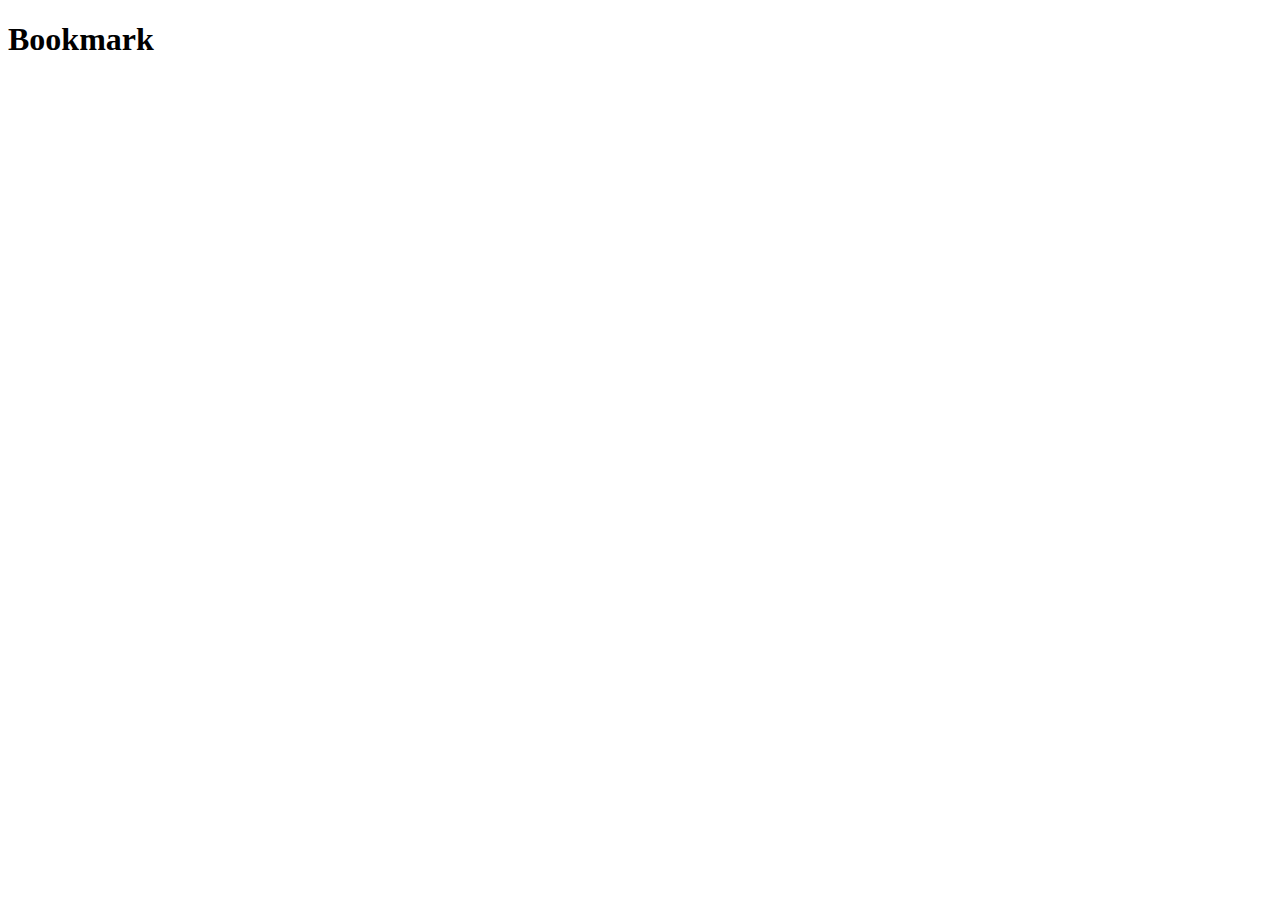
==== index.html @ 4e22099b "Initial commit" ====
<!DOCTYPE html>
<html lang="en">
  <head>
    <meta charset="UTF-8" />
    <meta http-equiv="X-UA-Compatible" content="IE=edge" />
    <meta name="viewport" content="width=device-width, initial-scale=1.0" />
    <!-- styles -->
    <link rel="stylesheet" href="./styles.css" />
    <title>Bookmark website</title>
  </head>
  <body>
    <h1>Bookmark</h1>
  </body>
</html>
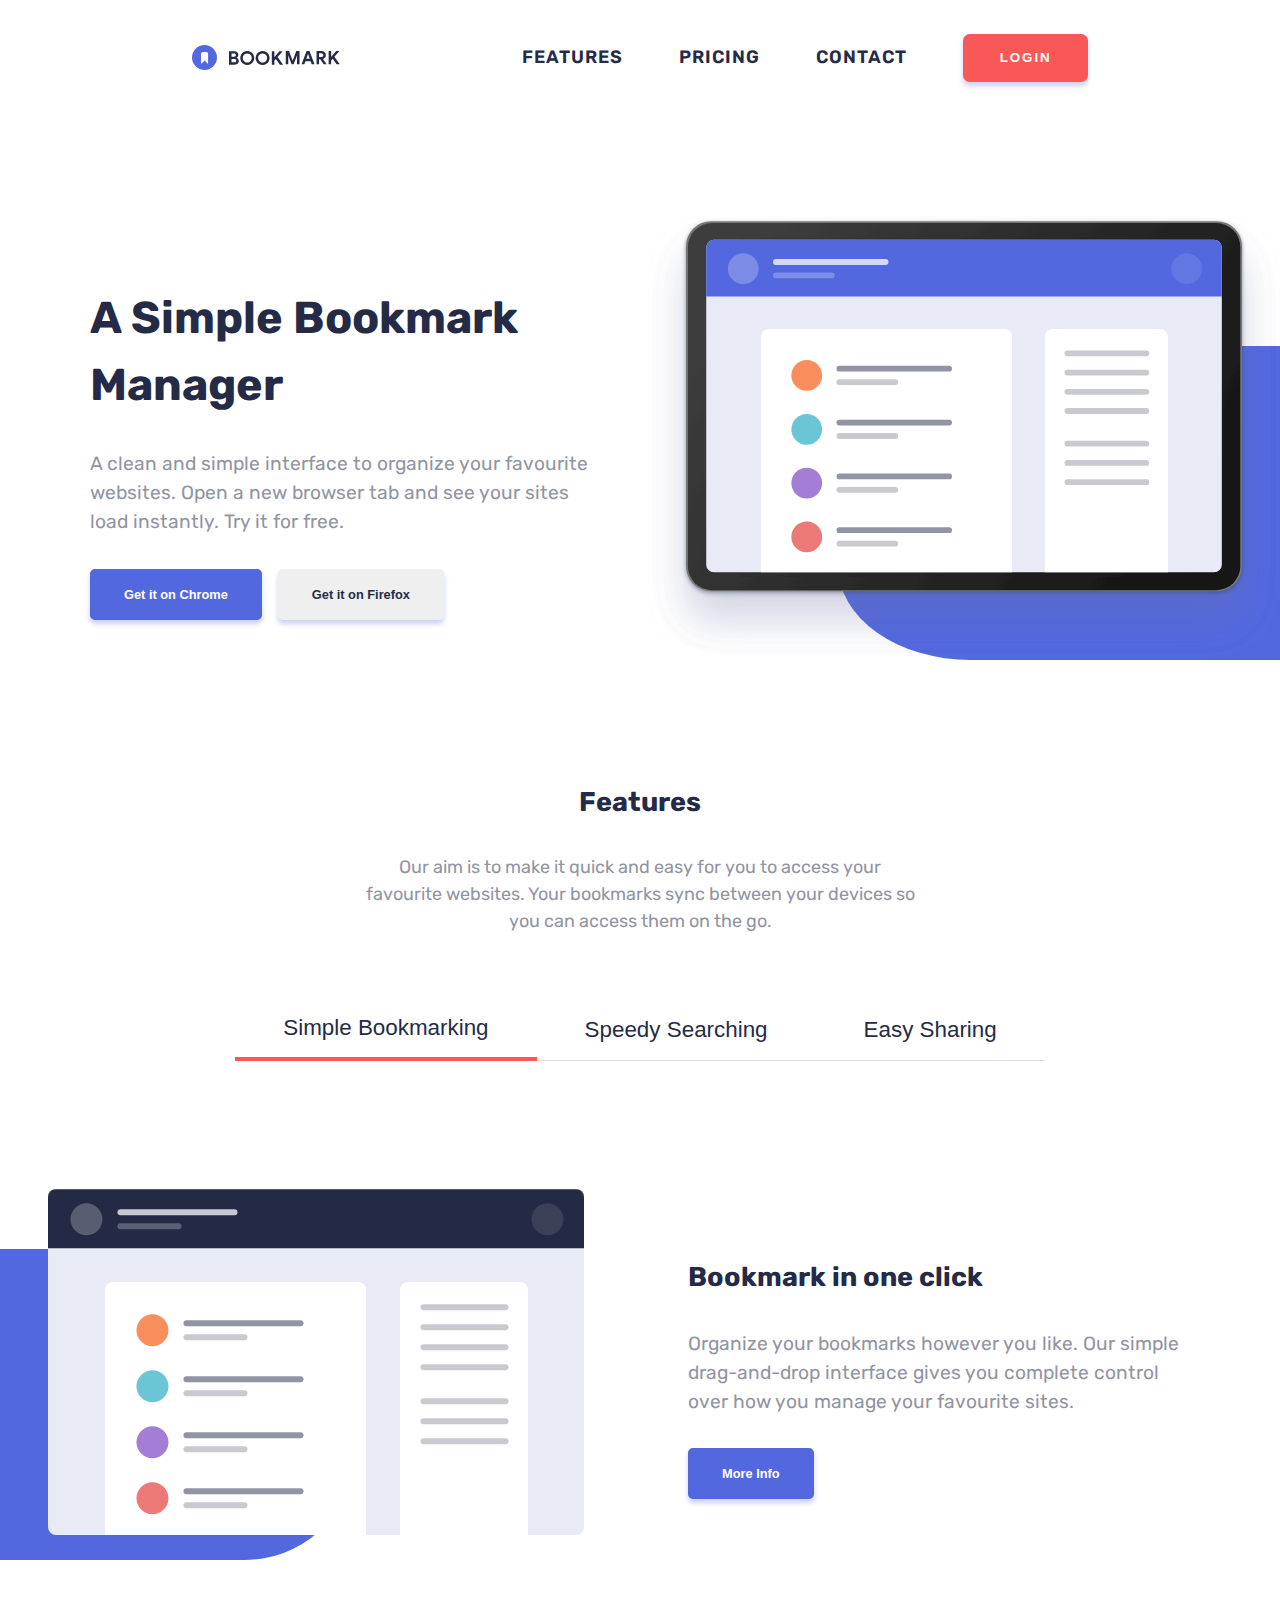
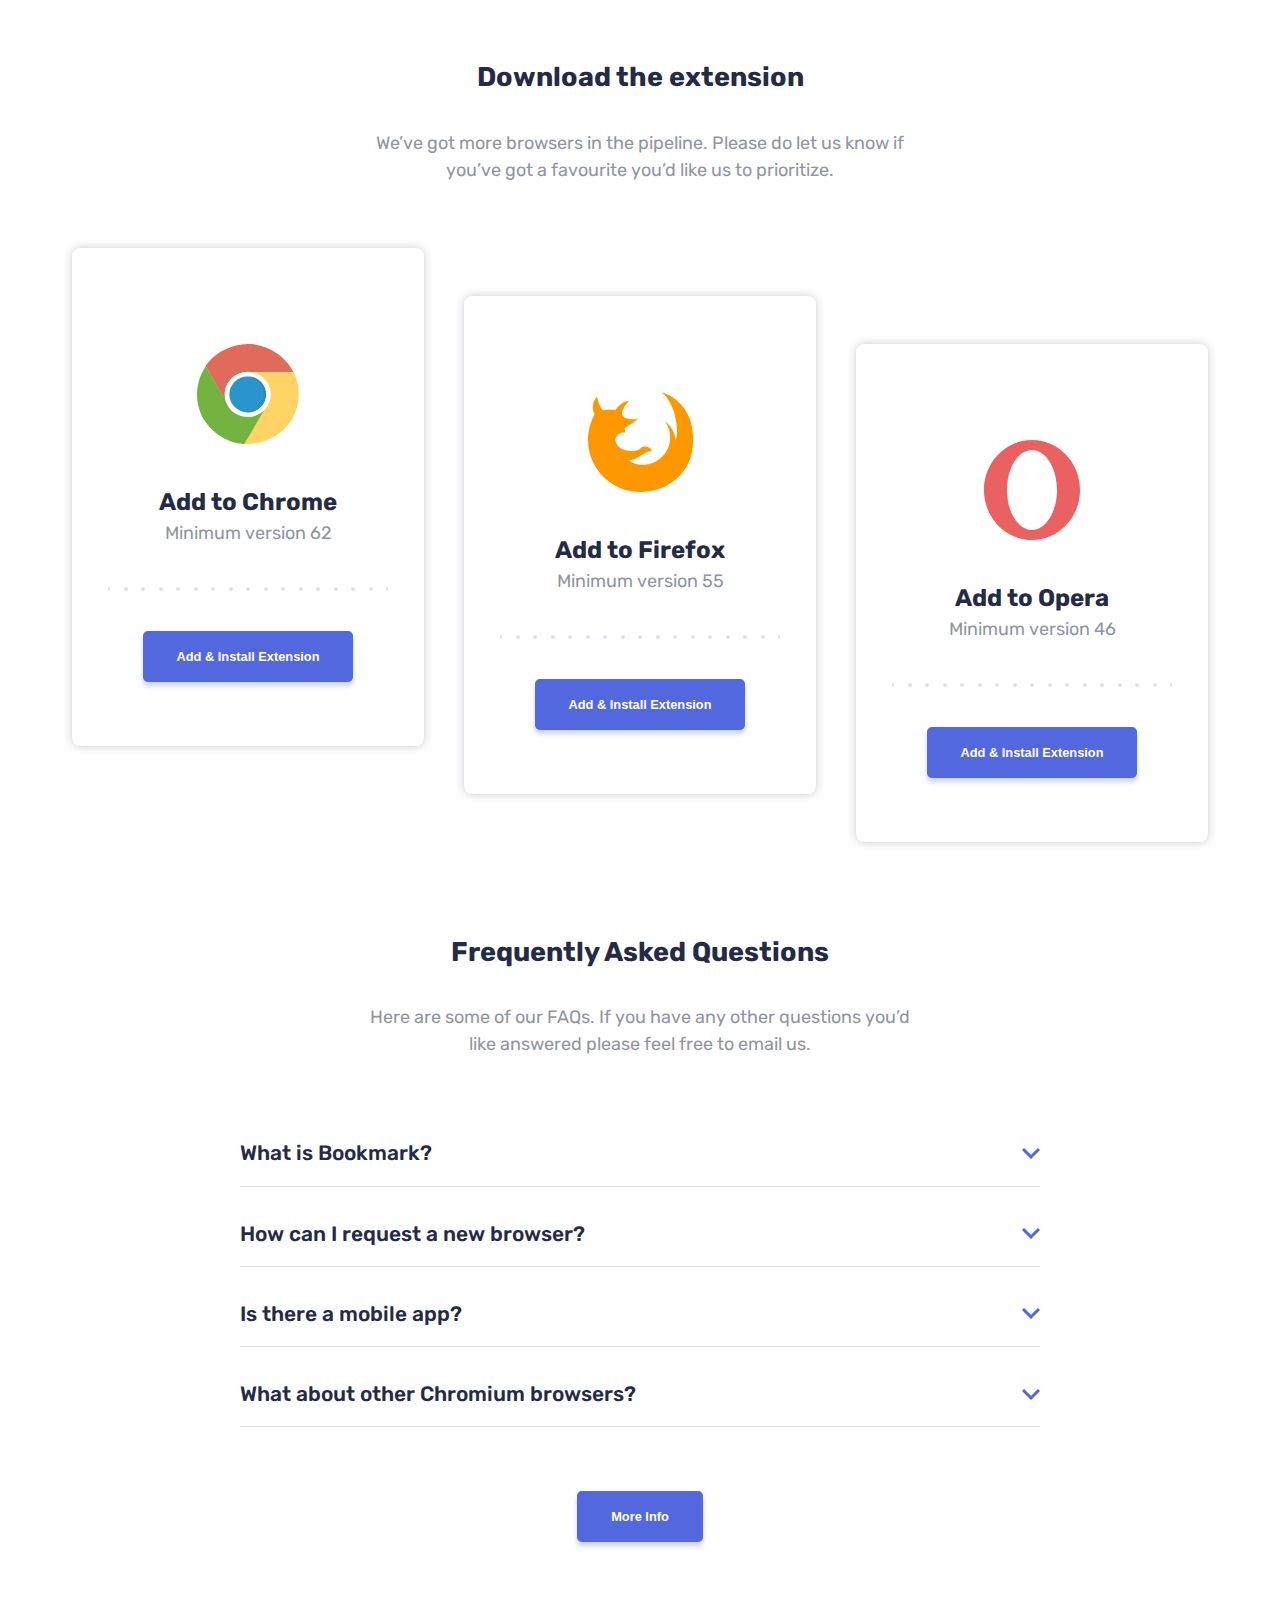
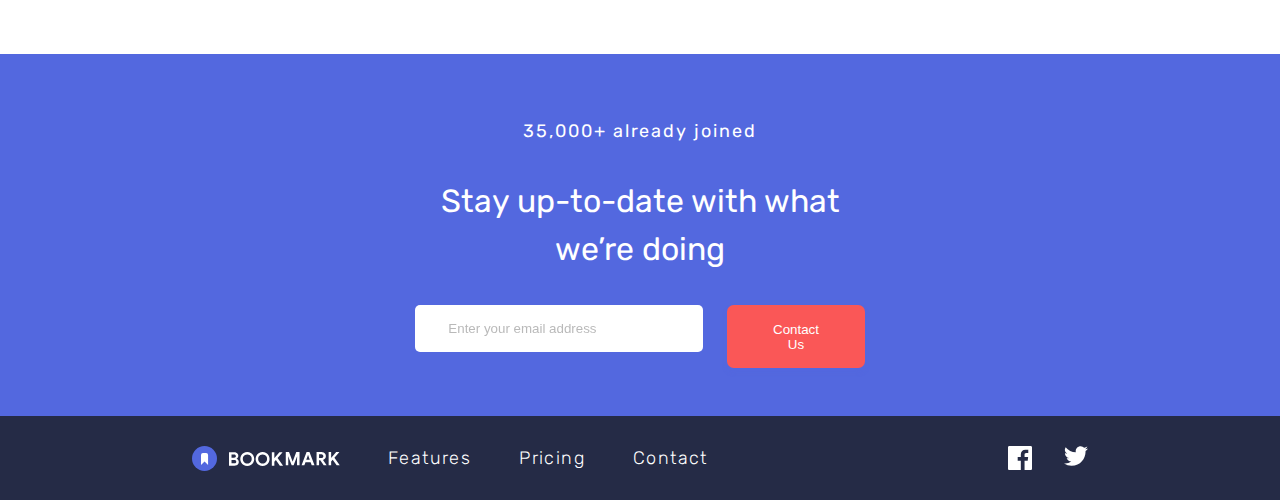
==== commit c35b0cc9: "final commit" ====
--- a/index.html
+++ b/index.html
@@ -6,9 +6,391 @@
     <meta name="viewport" content="width=device-width, initial-scale=1.0" />
     <!-- styles -->
     <link rel="stylesheet" href="./styles.css" />
+    <!-- font family -->
+    <link rel="preconnect" href="https://fonts.googleapis.com" />
+    <link rel="preconnect" href="https://fonts.gstatic.com" crossorigin />
+    <link
+      href="https://fonts.googleapis.com/css2?family=Rubik:wght@300;400;500&display=swap"
+      rel="stylesheet"
+    />
+    <!-- nav script -->
+    <script src="./nav.js" defer></script>
+    <!-- tabs and collapsibles script -->
+    <script src="./colapsibles.js" defer></script>
+    <!-- email validation -->
+    <script src="./validation.js" defer></script>
     <title>Bookmark website</title>
   </head>
   <body>
-    <h1>Bookmark</h1>
+    <header class="header flex">
+      <svg
+        class="logo"
+        aria-expanded="false"
+        width="148"
+        height="25"
+        xmlns="http://www.w3.org/2000/svg"
+      >
+        <g>
+          <path
+            d="M37 6.299h5.227c.746 0 1.434.155 2.062.466.629.311 1.123.735 1.484 1.27s.542 1.12.542 1.754c0 .672-.165 1.254-.495 1.746-.33.491-.762.868-1.297 1.129v.15c.697.248 1.25.643 1.661 1.185.41.541.616 1.191.616 1.95 0 .735-.196 1.385-.588 1.951a3.817 3.817 0 0 1-1.587 1.307c-.665.305-1.403.457-2.212.457H37V6.299zm5.04 5.45c.548 0 .986-.152 1.316-.457.33-.305.495-.688.495-1.148 0-.448-.159-.824-.476-1.13-.318-.304-.738-.457-1.26-.457H39.52v3.192h2.52zm.28 5.619c.61 0 1.086-.159 1.428-.476.342-.317.513-.731.513-1.241 0-.51-.174-.927-.522-1.251-.349-.324-.847-.485-1.494-.485H39.52v3.453h2.8zm12.927 2.595c-1.307 0-2.492-.308-3.556-.924a6.711 6.711 0 0 1-2.511-2.53c-.61-1.07-.915-2.246-.915-3.528 0-1.281.305-2.457.915-3.528a6.711 6.711 0 0 1 2.51-2.529C52.756 6.308 53.94 6 55.248 6c1.306 0 2.492.308 3.556.924a6.711 6.711 0 0 1 2.51 2.53c.61 1.07.915 2.246.915 3.527 0 1.282-.305 2.458-.915 3.528a6.711 6.711 0 0 1-2.51 2.53c-1.064.616-2.25.924-3.556.924zm0-2.39a4.52 4.52 0 0 0 2.258-.578 4.177 4.177 0 0 0 1.615-1.624c.392-.697.588-1.494.588-2.39 0-.896-.196-1.692-.588-2.389a4.177 4.177 0 0 0-1.615-1.624 4.52 4.52 0 0 0-2.258-.579 4.47 4.47 0 0 0-2.25.579 4.195 4.195 0 0 0-1.605 1.624c-.392.697-.588 1.493-.588 2.39 0 .895.196 1.692.588 2.389a4.195 4.195 0 0 0 1.605 1.624 4.47 4.47 0 0 0 2.25.578zm15.353 2.39c-1.307 0-2.492-.308-3.556-.924a6.711 6.711 0 0 1-2.51-2.53c-.61-1.07-.915-2.246-.915-3.528 0-1.281.305-2.457.914-3.528a6.711 6.711 0 0 1 2.511-2.529C68.108 6.308 69.294 6 70.6 6c1.307 0 2.492.308 3.556.924a6.711 6.711 0 0 1 2.51 2.53c.61 1.07.915 2.246.915 3.527 0 1.282-.305 2.458-.914 3.528a6.711 6.711 0 0 1-2.511 2.53c-1.064.616-2.25.924-3.556.924zm0-2.39a4.52 4.52 0 0 0 2.259-.578 4.177 4.177 0 0 0 1.614-1.624c.392-.697.588-1.494.588-2.39 0-.896-.196-1.692-.588-2.389a4.177 4.177 0 0 0-1.614-1.624 4.52 4.52 0 0 0-2.259-.579 4.47 4.47 0 0 0-2.25.579 4.195 4.195 0 0 0-1.605 1.624c-.392.697-.588 1.493-.588 2.39 0 .895.196 1.692.588 2.389a4.195 4.195 0 0 0 1.606 1.624 4.47 4.47 0 0 0 2.249.578zM79.83 6.3h2.52v5.73h.15l4.89-5.73h3.043v.149L85.6 11.973l5.338 7.542v.149h-3.08l-3.994-5.693-1.512 1.773v3.92h-2.52V6.299zM93.779 6h3.248l3.546 9.39h.15L104.268 6h3.267v13.365h-2.501v-6.589l.15-2.221h-.15l-3.398 8.81h-1.96l-3.416-8.81h-.149l.15 2.221v6.59h-2.483V6zm20.8 0h2.894l5.021 13.365h-2.781l-1.12-3.192h-5.115l-1.12 3.192h-2.781L114.579 6zm3.193 7.859-1.176-3.36-.486-1.606h-.149l-.485 1.606-1.195 3.36h3.49zM124.553 6h4.872c.871 0 1.646.18 2.324.541a3.907 3.907 0 0 1 1.577 1.503c.374.64.56 1.366.56 2.175 0 .858-.27 1.62-.812 2.286a4.617 4.617 0 0 1-2.044 1.447l-.018.13 3.584 5.134v.15h-2.894l-3.453-5.022h-1.176v5.021h-2.52V6zm4.853 6.03c.573 0 1.04-.175 1.4-.523.361-.349.542-.79.542-1.326 0-.51-.172-.945-.514-1.306-.342-.361-.806-.542-1.39-.542h-2.371v3.696h2.333zm7.23-6.03h2.52v5.73h.15l4.89-5.73h3.043v.15l-4.835 5.525 5.34 7.541v.15h-3.08l-3.996-5.694-1.512 1.773v3.92h-2.52V6z"
+          />
+          <circle cx="12.5" cy="12.5" r="12.5" />
+          <path
+            d="M9 9v10l3.54-3.44L16.078 19V9a2 2 0 0 0-2-2H11a2 2 0 0 0-2 2z"
+          />
+        </g>
+      </svg>
+      <button class="mobile-menu-toggle" aria-expanded="false"></button>
+      <nav>
+        <ul class="primary-navigation flex" data-visible="false">
+          <li>
+            <a class="uppercase text-heading letter-spacing-3" href="#"
+              >Features</a
+            >
+          </li>
+          <li>
+            <a class="uppercase text-heading letter-spacing-3" href="#"
+              >Pricing</a
+            >
+          </li>
+          <li>
+            <a class="uppercase text-heading letter-spacing-3" href="#"
+              >Contact</a
+            >
+          </li>
+          <button
+            class="login-btn btn-shadow uppercase text-heading letter-spacing-1"
+          >
+            Login
+          </button>
+          <div class="nav-icons">
+            <img src="./images/icon-facebook.svg" alt="Facebook icon" />
+            <img src="./images/icon-twitter.svg" alt="Twitter icon" />
+          </div>
+        </ul>
+      </nav>
+    </header>
+
+    <section class="product grid">
+      <div class="product-description justify-end flow">
+        <h1 class="text-heading">A Simple Bookmark Manager</h1>
+        <p class="fs-paragraph mobile-padding">
+          A clean and simple interface to organize your favourite websites. Open
+          a new browser tab and see your sites load instantly. Try it for free.
+        </p>
+        <div class="products-btn flex">
+          <button class="btn-blue btn-shadow text-white background-blue">
+            Get it on Chrome
+          </button>
+          <button class="btn-gray btn-shadow text-heading">
+            Get it on Firefox
+          </button>
+        </div>
+      </div>
+      <div class="product-image image-right flex">
+        <img src="./images/illustration-hero.svg" alt="HERO" />
+      </div>
+    </section>
+
+    <article class="article grid">
+      <div class="content-wrapper flow">
+        <h2 class="text-heading">Features</h2>
+        <p class="fs-paragraph mobile-padding">
+          Our aim is to make it quick and easy for you to access your favourite
+          websites. Your bookmarks sync between your devices so you can access
+          them on the go.
+        </p>
+      </div>
+    </article>
+
+    <!-- Tabs -->
+    <div class="tab-list underline-indicators flex">
+      <button
+        aria-selected="true"
+        aria-controls="simple-bookmarking"
+        class="text-heading"
+      >
+        Simple Bookmarking
+      </button>
+      <button
+        aria-selected="false"
+        aria-controls="speedy-searching"
+        class="text-heading"
+      >
+        Speedy Searching
+      </button>
+      <button
+        aria-selected="false"
+        aria-controls="easy-sharing"
+        class="text-heading"
+      >
+        Easy Sharing
+      </button>
+    </div>
+    <!-- Tab features -->
+    <!-- Simple bookmarking content -->
+    <section id="simple-bookmarking" data-panel="feature" class="product grid">
+      <div class="product-image image-left flex">
+        <img
+          class="mobile-padding"
+          src="./images/illustration-features-tab-1.svg"
+          alt="Features img"
+        />
+      </div>
+      <div class="product-description flow">
+        <h2 class="text-heading">Bookmark in one click</h2>
+        <p class="fs-paragraph mobile-padding">
+          Organize your bookmarks however you like. Our simple drag-and-drop
+          interface gives you complete control over how you manage your
+          favourite sites.
+        </p>
+        <div class="products-btn flex">
+          <button class="btn-blue btn-shadow text-white background-blue">
+            More Info
+          </button>
+        </div>
+      </div>
+    </section>
+    <!-- Speedy Searching -->
+    <section
+      id="speedy-searching"
+      data-panel="feature"
+      class="product grid none"
+    >
+      <div class="product-image image-left flex">
+        <img
+          class="mobile-padding"
+          src="./images/illustration-features-tab-2.svg"
+          alt="Feature img"
+        />
+      </div>
+      <div class="product-description flow">
+        <h2 class="text-heading">Intelligent search</h2>
+        <p class="fs-paragraph mobile-padding">
+          Our powerful search feature will help you find saved sites in no time
+          at all. No need to trawl through all of your bookmarks.
+        </p>
+        <div class="products-btn flex">
+          <button class="btn-blue btn-shadow text-white background-blue">
+            More Info
+          </button>
+        </div>
+      </div>
+    </section>
+    <!-- Easy Sharing -->
+    <section id="easy-sharing" data-panel="feature" class="product grid none">
+      <div class="product-image image-left flex">
+        <img
+          class="mobile-padding"
+          src="./images/illustration-features-tab-3.svg"
+          alt="Feature img"
+        />
+      </div>
+      <div class="product-description flow">
+        <h2 class="text-heading">Easy Sharing</h2>
+        <p class="fs-paragraph mobile-padding">
+          Easily share your bookmarks and collections with others. Create a
+          shareable link that you can send at the click of a button.
+        </p>
+        <div class="products-btn flex">
+          <button class="btn-blue btn-shadow text-white background-blue">
+            More Info
+          </button>
+        </div>
+      </div>
+    </section>
+
+    <article class="article grid">
+      <div class="content-wrapper flow">
+        <h2 class="text-heading mobile-padding">Download the extension</h2>
+        <p class="fs-paragraph mobile-padding">
+          We’ve got more browsers in the pipeline. Please do let us know if
+          you’ve got a favourite you’d like us to prioritize.
+        </p>
+      </div>
+    </article>
+
+    <section class="extension-cards grid mobile-padding-big">
+      <div class="extension-card flex">
+        <img src="./images/logo-chrome.svg" alt="Chrome logo" />
+        <div>
+          <h4 class="text-heading">Add to Chrome</h4>
+          <p>Minimum version 62</p>
+        </div>
+        <img src="./images/bg-dots.svg" alt="Dots img" />
+        <button class="btn-blue btn-shadow text-white background-blue">
+          Add & Install Extension
+        </button>
+      </div>
+      <div class="extension-card flex">
+        <img src="./images/logo-firefox.svg" alt="Firefox logo" />
+        <div>
+          <h4 class="text-heading">Add to Firefox</h4>
+          <p>Minimum version 55</p>
+        </div>
+        <img src="./images/bg-dots.svg" alt="Dots img" />
+        <button class="btn-blue btn-shadow text-white background-blue">
+          Add & Install Extension
+        </button>
+      </div>
+      <div class="extension-card flex">
+        <img src="./images/logo-opera.svg" alt="Opera logo" />
+        <div>
+          <h4 class="text-heading">Add to Opera</h4>
+          <p>Minimum version 46</p>
+        </div>
+        <img src="./images/bg-dots.svg" alt="Dots img" />
+        <button class="btn-blue btn-shadow text-white background-blue">
+          Add & Install Extension
+        </button>
+      </div>
+    </section>
+
+    <article class="article grid mobile-padding">
+      <div class="content-wrapper flow">
+        <h2 class="text-heading">Frequently Asked Questions</h2>
+        <p class="fs-paragraph">
+          Here are some of our FAQs. If you have any other questions you’d like
+          answered please feel free to email us.
+        </p>
+      </div>
+    </article>
+
+    <!-- FAQ -->
+    <section class="faq grid mobile-padding">
+      <div class="collapsible">
+        <div class="faq-question flex text-heading">
+          <h5>What is Bookmark?</h5>
+          <svg xmlns="http://www.w3.org/2000/svg" width="18" height="12">
+            <path
+              fill="none"
+              stroke="#5267DF"
+              stroke-width="3"
+              d="m1 1 8 8 8-8"
+            />
+          </svg>
+        </div>
+        <p class="faq-answer">
+          Lorem ipsum dolor sit amet, consectetur adipiscing elit. Fusce
+          tincidunt justo eget ultricies fringilla. Phasellus blandit ipsum quis
+          quam ornare mattis.
+        </p>
+      </div>
+
+      <div class="collapsible">
+        <div class="faq-question flex text-heading">
+          <h5>How can I request a new browser?</h5>
+          <svg xmlns="http://www.w3.org/2000/svg" width="18" height="12">
+            <path
+              fill="none"
+              stroke="#5267DF"
+              stroke-width="3"
+              d="m1 1 8 8 8-8"
+            />
+          </svg>
+        </div>
+        <p class="faq-answer">
+          Vivamus luctus eros aliquet convallis ultricies. Mauris augue massa,
+          ultricies non ligula. Suspendisse imperdiet. Vivamus luctus eros
+          aliquet convallis ultricies. Mauris augue massa, ultricies non ligula.
+          Suspendisse imperdie tVivamus luctus eros aliquet convallis ultricies.
+          Mauris augue massa, ultricies non ligula. Suspendisse imperdiet.
+        </p>
+      </div>
+
+      <div class="collapsible">
+        <div class="faq-question flex text-heading">
+          <h5>Is there a mobile app?</h5>
+          <svg xmlns="http://www.w3.org/2000/svg" width="18" height="12">
+            <path
+              fill="none"
+              stroke="#5267DF"
+              stroke-width="3"
+              d="m1 1 8 8 8-8"
+            />
+          </svg>
+        </div>
+        <p class="faq-answer">
+          Sed consectetur quam id neque fermentum accumsan. Praesent luctus
+          vestibulum dolor, ut condimentum urna vulputate eget. Cras in ligula
+          quis est pharetra mattis sit amet pharetra purus. Sed sollicitudin ex
+          et ultricies bibendum.
+        </p>
+      </div>
+
+      <div class="collapsible">
+        <div class="faq-question flex text-heading">
+          <h5>What about other Chromium browsers?</h5>
+          <svg xmlns="http://www.w3.org/2000/svg" width="18" height="12">
+            <path
+              fill="none"
+              stroke="#5267DF"
+              stroke-width="3"
+              d="m1 1 8 8 8-8"
+            />
+          </svg>
+        </div>
+        <p class="faq-answer">
+          Integer condimentum ipsum id imperdiet finibus. Vivamus in placerat
+          mi, at euismod dui. Aliquam vitae neque eget nisl gravida pellentesque
+          non ut velit.
+        </p>
+      </div>
+      <button class="btn-blue btn-shadow text-white background-blue">
+        More Info
+      </button>
+    </section>
+
+    <footer class="footer flex">
+      <div class="footer-section">
+        <p class="text-white letter-spacing-1">35,000+ already joined</p>
+        <h2 class="text-white">Stay up-to-date with what we’re doing</h2>
+        <div class="input-box mobile-padding flex">
+          <form id="form" class="contact-panel">
+            <input
+              id="email"
+              type="email"
+              onkeydown="validation()"
+              placeholder="Enter your email address"
+            />
+          </form>
+          <button id="submit" type="submit" class="contact-btn btn-shadow">
+            Contact Us
+          </button>
+        </div>
+      </div>
+      <nav class="footer-nav flex">
+        <ul class="footer-nav-list flex text-white">
+          <svg width="148" height="25" xmlns="http://www.w3.org/2000/svg">
+            <g>
+              <path
+                d="M37 6.299h5.227c.746 0 1.434.155 2.062.466.629.311 1.123.735 1.484 1.27s.542 1.12.542 1.754c0 .672-.165 1.254-.495 1.746-.33.491-.762.868-1.297 1.129v.15c.697.248 1.25.643 1.661 1.185.41.541.616 1.191.616 1.95 0 .735-.196 1.385-.588 1.951a3.817 3.817 0 0 1-1.587 1.307c-.665.305-1.403.457-2.212.457H37V6.299zm5.04 5.45c.548 0 .986-.152 1.316-.457.33-.305.495-.688.495-1.148 0-.448-.159-.824-.476-1.13-.318-.304-.738-.457-1.26-.457H39.52v3.192h2.52zm.28 5.619c.61 0 1.086-.159 1.428-.476.342-.317.513-.731.513-1.241 0-.51-.174-.927-.522-1.251-.349-.324-.847-.485-1.494-.485H39.52v3.453h2.8zm12.927 2.595c-1.307 0-2.492-.308-3.556-.924a6.711 6.711 0 0 1-2.511-2.53c-.61-1.07-.915-2.246-.915-3.528 0-1.281.305-2.457.915-3.528a6.711 6.711 0 0 1 2.51-2.529C52.756 6.308 53.94 6 55.248 6c1.306 0 2.492.308 3.556.924a6.711 6.711 0 0 1 2.51 2.53c.61 1.07.915 2.246.915 3.527 0 1.282-.305 2.458-.915 3.528a6.711 6.711 0 0 1-2.51 2.53c-1.064.616-2.25.924-3.556.924zm0-2.39a4.52 4.52 0 0 0 2.258-.578 4.177 4.177 0 0 0 1.615-1.624c.392-.697.588-1.494.588-2.39 0-.896-.196-1.692-.588-2.389a4.177 4.177 0 0 0-1.615-1.624 4.52 4.52 0 0 0-2.258-.579 4.47 4.47 0 0 0-2.25.579 4.195 4.195 0 0 0-1.605 1.624c-.392.697-.588 1.493-.588 2.39 0 .895.196 1.692.588 2.389a4.195 4.195 0 0 0 1.605 1.624 4.47 4.47 0 0 0 2.25.578zm15.353 2.39c-1.307 0-2.492-.308-3.556-.924a6.711 6.711 0 0 1-2.51-2.53c-.61-1.07-.915-2.246-.915-3.528 0-1.281.305-2.457.914-3.528a6.711 6.711 0 0 1 2.511-2.529C68.108 6.308 69.294 6 70.6 6c1.307 0 2.492.308 3.556.924a6.711 6.711 0 0 1 2.51 2.53c.61 1.07.915 2.246.915 3.527 0 1.282-.305 2.458-.914 3.528a6.711 6.711 0 0 1-2.511 2.53c-1.064.616-2.25.924-3.556.924zm0-2.39a4.52 4.52 0 0 0 2.259-.578 4.177 4.177 0 0 0 1.614-1.624c.392-.697.588-1.494.588-2.39 0-.896-.196-1.692-.588-2.389a4.177 4.177 0 0 0-1.614-1.624 4.52 4.52 0 0 0-2.259-.579 4.47 4.47 0 0 0-2.25.579 4.195 4.195 0 0 0-1.605 1.624c-.392.697-.588 1.493-.588 2.39 0 .895.196 1.692.588 2.389a4.195 4.195 0 0 0 1.606 1.624 4.47 4.47 0 0 0 2.249.578zM79.83 6.3h2.52v5.73h.15l4.89-5.73h3.043v.149L85.6 11.973l5.338 7.542v.149h-3.08l-3.994-5.693-1.512 1.773v3.92h-2.52V6.299zM93.779 6h3.248l3.546 9.39h.15L104.268 6h3.267v13.365h-2.501v-6.589l.15-2.221h-.15l-3.398 8.81h-1.96l-3.416-8.81h-.149l.15 2.221v6.59h-2.483V6zm20.8 0h2.894l5.021 13.365h-2.781l-1.12-3.192h-5.115l-1.12 3.192h-2.781L114.579 6zm3.193 7.859-1.176-3.36-.486-1.606h-.149l-.485 1.606-1.195 3.36h3.49zM124.553 6h4.872c.871 0 1.646.18 2.324.541a3.907 3.907 0 0 1 1.577 1.503c.374.64.56 1.366.56 2.175 0 .858-.27 1.62-.812 2.286a4.617 4.617 0 0 1-2.044 1.447l-.018.13 3.584 5.134v.15h-2.894l-3.453-5.022h-1.176v5.021h-2.52V6zm4.853 6.03c.573 0 1.04-.175 1.4-.523.361-.349.542-.79.542-1.326 0-.51-.172-.945-.514-1.306-.342-.361-.806-.542-1.39-.542h-2.371v3.696h2.333zm7.23-6.03h2.52v5.73h.15l4.89-5.73h3.043v.15l-4.835 5.525 5.34 7.541v.15h-3.08l-3.996-5.694-1.512 1.773v3.92h-2.52V6z"
+              />
+              <circle cx="12.5" cy="12.5" r="12.5" />
+              <path
+                d="M9 9v10l3.54-3.44L16.078 19V9a2 2 0 0 0-2-2H11a2 2 0 0 0-2 2z"
+              />
+            </g>
+          </svg>
+          <li><a href="#">Features</a></li>
+          <li><a href="#">Pricing</a></li>
+          <li><a href="#">Contact</a></li>
+        </ul>
+        <div class="footer-nav-icons flex">
+          <svg xmlns="http://www.w3.org/2000/svg" width="24" height="24">
+            <path
+              fill-rule="evenodd"
+              d="M22.675 0H1.325C.593 0 0 .593 0 1.325v21.351C0 23.407.593 24 1.325 24H12.82v-9.294H9.692v-3.622h3.128V8.413c0-3.1 1.893-4.788 4.659-4.788 1.325 0 2.463.099 2.795.143v3.24l-1.918.001c-1.504 0-1.795.715-1.795 1.763v2.313h3.587l-.467 3.622h-3.12V24h6.116c.73 0 1.323-.593 1.323-1.325V1.325C24 .593 23.407 0 22.675 0z"
+            />
+          </svg>
+          <svg xmlns="http://www.w3.org/2000/svg" width="24" height="20">
+            <path
+              fill-rule="evenodd"
+              d="M24 2.557a9.83 9.83 0 0 1-2.828.775A4.932 4.932 0 0 0 23.337.608a9.864 9.864 0 0 1-3.127 1.195A4.916 4.916 0 0 0 16.616.248c-3.179 0-5.515 2.966-4.797 6.045A13.978 13.978 0 0 1 1.671 1.149a4.93 4.93 0 0 0 1.523 6.574 4.903 4.903 0 0 1-2.229-.616c-.054 2.281 1.581 4.415 3.949 4.89a4.935 4.935 0 0 1-2.224.084 4.928 4.928 0 0 0 4.6 3.419A9.9 9.9 0 0 1 0 17.54a13.94 13.94 0 0 0 7.548 2.212c9.142 0 14.307-7.721 13.995-14.646A10.025 10.025 0 0 0 24 2.557z"
+            />
+          </svg>
+        </div>
+      </nav>
+    </footer>
   </body>
 </html>
--- a/styles.css
+++ b/styles.css
@@ -0,0 +1,855 @@
+:root {
+  /* colors */
+  --color-blue: 231, 69%, 60%;
+  --color-red: 0, 94%, 66%;
+  --grayish-blue: 229, 8%, 60%;
+  --dark-blue: 229, 31%, 21%;
+  --color-white: 0, 0%, 100%;
+
+  /* typography */
+}
+
+@media (max-width: 770px) {
+  :root {
+    --fs-paragraph: 1rem;
+  }
+}
+
+/*  */
+/* RESET */
+/*  */
+*,
+*::before,
+*::after {
+  box-sizing: border-box;
+}
+
+body,
+h1,
+h2,
+h3,
+h4,
+h5,
+h6,
+p,
+picture {
+  margin: 0;
+  padding: 0;
+}
+
+p {
+  font-weight: 400;
+}
+
+/*  */
+/* General */
+/*  */
+
+body {
+  line-height: 1.5;
+  min-height: 100vh;
+  font-family: "Rubik", sans-serif;
+  font-size: 18px;
+  color: hsl(var(--grayish-blue));
+  background-color: hsl(var(--color-white));
+}
+
+img,
+picture,
+svg {
+  max-width: 100%;
+  display: block;
+}
+
+a {
+  text-decoration: none;
+}
+
+/*  */
+/* Utility classes */
+/*  */
+
+.flex {
+  display: flex;
+  gap: var(--gap, 1rem);
+}
+
+.grid {
+  display: grid;
+  gap: var(--gap, 1rem);
+}
+
+.flow > :not(:first-child) {
+  margin-top: var(--flow-space, 2rem);
+}
+
+.flow-big {
+  --flow-space: 4rem;
+}
+
+.btn-shadow {
+  box-shadow: 0 4px 5px hsl(var(--color-blue), 0.3);
+}
+
+@media (max-width: 769px) {
+  .mobile-padding {
+    padding-inline: 1.5rem;
+  }
+
+  .mobile-padding-big {
+    padding-inline: 3rem;
+  }
+}
+
+.overflow {
+  overflow: hidden;
+}
+
+.none {
+  display: none;
+}
+
+/*  */
+/* Colors */
+/*  */
+
+.text-white {
+  color: hsl(var(--color-white));
+}
+
+.text-primary {
+  color: hsl(var(--grayish-blue));
+}
+
+.text-heading {
+  color: hsl(var(--dark-blue));
+}
+
+.color-hover-red {
+  color: hsl(var(--color-red));
+}
+
+.color-hover-blue {
+  color: hsl(var(--color-blue));
+}
+
+.background-white {
+  background-color: hsl(var(--color-white));
+}
+
+.background-blue {
+  background-color: hsl(var(--color-blue));
+}
+
+.background-dark-blue {
+  background-color: hsl(var(--dark-blue));
+}
+
+/* Typography */
+
+.letter-spacing-1 {
+  letter-spacing: 1.95px;
+}
+.letter-spacing-2 {
+  letter-spacing: 1.35px;
+}
+.letter-spacing-3 {
+  letter-spacing: 1px;
+}
+
+.uppercase {
+  text-transform: uppercase;
+}
+
+.fs-paragraph {
+  font-size: var(--fs-paragraph);
+}
+
+/*  */
+/* Components */
+/*  */
+
+/* Header */
+
+.header {
+  justify-content: space-between;
+  align-items: center;
+  position: sticky;
+  top: 0;
+  background-color: hsl(var(--color-white));
+  z-index: 999;
+}
+
+.logo path:nth-of-type(1) {
+  fill: hsl(var(--dark-blue));
+}
+
+.logo path:nth-of-type(2) {
+  fill: hsl(var(--color-white));
+}
+
+.logo circle {
+  fill: hsl(var(--color-blue));
+}
+
+.primary-navigation {
+  list-style: none;
+  align-items: center;
+}
+
+.primary-navigation > li > a {
+  font-weight: 600;
+  transition: all 0.3s;
+}
+
+.login-btn {
+  cursor: pointer;
+  padding: 1em 2.5em;
+  font-weight: 800;
+  border: 3px solid hsl(var(--color-red));
+  border-radius: 0.5em;
+  background-color: hsl(var(--color-red));
+  color: hsl(var(--color-white));
+  transition: all 0.3s;
+}
+
+.login-btn:hover {
+  color: hsl(var(--color-red));
+  background-color: hsl(var(--color-white));
+}
+
+.primary-navigation > li > a:hover {
+  color: hsl(var(--color-red));
+}
+
+.mobile-menu-toggle {
+  display: none;
+}
+
+.nav-icons {
+  display: none;
+}
+
+@media (max-width: 769px) {
+  .header {
+    flex-direction: column;
+    align-items: flex-start;
+  }
+
+  .logo {
+    margin-top: 2rem;
+    margin-left: 2rem;
+    z-index: 999;
+  }
+
+  .logo[aria-expanded="true"] path:nth-of-type(1) {
+    fill: hsl(var(--color-white));
+  }
+
+  .logo[aria-expanded="true"] path:nth-of-type(2) {
+    fill: hsl(var(--dark-blue));
+  }
+
+  .logo[aria-expanded="true"] circle {
+    fill: hsl(var(--color-white));
+  }
+
+  .mobile-menu-toggle {
+    display: block;
+    position: absolute;
+    top: 2rem;
+    right: 2rem;
+    background: transparent;
+    background-image: url("./images/icon-hamburger.svg");
+    height: 1.5rem;
+    aspect-ratio: 1;
+    border: 0;
+    background-repeat: no-repeat;
+    background-position: center;
+    z-index: 999;
+  }
+
+  .mobile-menu-toggle[aria-expanded="true"] {
+    background-image: url("./images/icon-close.svg");
+  }
+
+  .primary-navigation {
+    position: fixed;
+    top: 0;
+    width: 100vw;
+    height: 100%;
+    flex-direction: column;
+    padding: min(20rem, 15vh) 0;
+    margin: 0;
+    padding-inline: 2rem;
+    --gap: 0;
+    background: hsl(var(--dark-blue), 0.9);
+    transform: translateY(-100%);
+    transition: transform 0.5s ease-in-out;
+    z-index: 100;
+  }
+
+  .primary-navigation[data-visible="true"] {
+    transform: translateY(0);
+  }
+
+  @supports (backdrop-filter: blur(2rem)) {
+    .primary-navigation {
+      backdrop-filter: brightness(50%);
+    }
+  }
+
+  .primary-navigation > li {
+    text-align: center;
+    width: 100%;
+    padding-block: 1.5rem;
+    border-top: 1px solid hsl(var(--grayish-blue), 0.3);
+  }
+
+  .primary-navigation > li:last-of-type {
+    border-bottom: 1px solid hsl(var(--grayish-blue), 0.3);
+  }
+
+  .primary-navigation > li > a {
+    font-weight: 300;
+    letter-spacing: 3px;
+    color: hsl(var(--color-white));
+  }
+
+  .login-btn {
+    margin-block: 2rem;
+    width: 100%;
+    border-color: hsl(var(--color-white));
+    background-color: transparent;
+  }
+
+  .nav-icons {
+    display: flex;
+    justify-content: center;
+    align-items: flex-end;
+    width: 100%;
+    height: 100%;
+    z-index: 999;
+  }
+
+  .nav-icons > img {
+    padding-inline: 1.5rem;
+  }
+}
+
+@media (min-width: 770px) {
+  .header {
+    padding: 1rem 3rem;
+  }
+}
+
+@media (min-width: 1200px) {
+  .header {
+    padding: 1rem clamp(6rem, 15vw + 1rem, 12rem);
+  }
+
+  .primary-navigation {
+    --gap: clamp(1.5rem, 5vw, 3.5rem);
+  }
+}
+
+/* Product */
+
+.product {
+  align-items: center;
+  margin-top: 3rem;
+}
+
+.product-description {
+  text-align: center;
+  margin-inline: 1rem;
+  order: 2;
+  max-width: 550px;
+  justify-self: center;
+}
+
+.product-description > h1 {
+  font-size: 1.8rem;
+}
+
+.product-description > p {
+  font-size: 1rem;
+}
+
+.product-image {
+  position: relative;
+  justify-content: center;
+  width: 100%;
+  margin-bottom: 2rem;
+}
+
+.product-image.image-right::after {
+  content: "";
+  position: absolute;
+  right: 0;
+  bottom: 0;
+  width: max(70%, 50%);
+  height: 70%;
+  border-bottom-left-radius: 30%;
+  background-color: hsl(var(--color-blue));
+  z-index: -1;
+}
+
+.products-btn {
+  justify-content: center;
+  --gap: 1rem;
+}
+
+.product-image.image-left::after {
+  content: "";
+  position: absolute;
+  left: 0;
+  bottom: -25px;
+  width: 55%;
+  height: 90%;
+  border-bottom-right-radius: 30%;
+  background-color: hsl(var(--color-blue));
+  z-index: -1;
+}
+
+@media (min-width: 770px) {
+  .product {
+    grid-template-columns: repeat(2, 1fr);
+    margin-top: 6rem;
+  }
+
+  .product-description {
+    order: 0;
+    text-align: start;
+    padding-inline: 1.5rem;
+    justify-self: start;
+  }
+
+  .product-description.justify-end {
+    justify-self: end;
+  }
+
+  .product-description > h1 {
+    font-size: 2.8rem;
+  }
+
+  .product-description > p {
+    font-size: 1.2rem;
+  }
+
+  .products-btn {
+    justify-content: start;
+  }
+}
+
+/* tab-list */
+
+.tab-list {
+  --gap: 0;
+  justify-content: center;
+  margin-block: 4rem;
+}
+
+.underline-indicators > * {
+  border: 0;
+  background: transparent;
+  padding: 1rem 3rem;
+  font-size: 1.4rem;
+  font-weight: 500;
+  border-bottom: 1px solid hsl(var(--grayish-blue), 0.3);
+  cursor: pointer;
+}
+
+.underline-indicators > *:not([aria-selected="true"]):hover {
+  color: hsl(var(--color-red));
+}
+
+.underline-indicators > [aria-selected="true"] {
+  border-bottom: 4px solid hsl(var(--color-red));
+}
+
+@media (max-width: 768px) {
+  .tab-list {
+    flex-direction: column;
+    padding-inline: 2rem;
+  }
+
+  .underline-indicators > * {
+    font-size: 1.1rem;
+    margin-top: 0;
+  }
+}
+
+@media (min-width: 769px) {
+  .tab-list {
+    margin-block-end: 8rem;
+  }
+}
+
+/* buttons */
+
+.btn-blue {
+  border: 2px solid hsl(var(--color-blue));
+  padding: 0.8rem 1.1rem;
+  border-radius: 0.3rem;
+  font-size: 0.7rem;
+  font-weight: 600;
+  cursor: pointer;
+  transition: all 0.3s;
+}
+
+.btn-blue:hover {
+  background-color: hsl(var(--color-white));
+  color: hsl(var(--color-blue));
+}
+
+.btn-gray {
+  border: 2px solid hsl(var(--dark-blue), 0);
+  padding: 0.8rem 1.1rem;
+  border-radius: 0.3rem;
+  font-size: 0.7rem;
+  font-weight: 600;
+  cursor: pointer;
+  transition: all 0.3s;
+}
+
+.btn-gray:hover {
+  background-color: hsl(var(--color-white));
+  border-color: hsl(var(--dark-blue));
+}
+
+@media (min-width: 770px) {
+  .btn-blue {
+    padding: 1rem 2rem;
+    font-size: 0.8rem;
+  }
+
+  .btn-gray {
+    padding: 1rem 2rem;
+    font-size: 0.8rem;
+  }
+}
+
+/* extension cards */
+
+.extension-cards {
+  margin-block: 4rem;
+  --gap: 1.5rem;
+}
+
+.extension-card {
+  flex-direction: column;
+  place-items: center;
+  text-align: center;
+  padding: 6rem 0.5rem 4rem 0.5rem;
+  border-radius: 0.5rem;
+  box-shadow: 0 0 8px hsl(var(--grayish-blue), 0.5);
+}
+
+.extension-card h4 {
+  font-size: 1.5rem;
+}
+
+@media (min-width: 769px) {
+  .extension-cards {
+    grid-template-columns: minmax(2rem, 1fr) repeat(3, minmax(10em, 20em)) minmax(
+        2rem,
+        1fr
+      );
+    grid-template-areas: ". chrome firefox opera .";
+    align-items: flex-start;
+  }
+
+  .extension-card:nth-child(1) {
+    grid-area: chrome;
+  }
+  .extension-card:nth-child(2) {
+    grid-area: firefox;
+    margin-top: 3rem;
+  }
+  .extension-card:nth-child(3) {
+    grid-area: opera;
+    margin-top: 6rem;
+  }
+}
+
+@media (min-width: 1200px) {
+  .extension-cards {
+    --gap: 2.5rem;
+  }
+}
+
+/* FAQ */
+
+.faq {
+  margin-block: 4rem;
+}
+
+.faq > .collapsible {
+  max-width: 800px;
+  justify-self: center;
+}
+
+.faq-question {
+  justify-content: space-between;
+  align-items: center;
+  padding-block: 1rem;
+  border-bottom: 1px solid hsl(var(--grayish-blue), 0.3);
+  cursor: pointer;
+}
+
+.faq-question > h5 {
+  font-size: 1.3rem;
+  font-weight: 550;
+}
+
+.faq-question:hover {
+  color: hsl(var(--color-red));
+}
+
+.faq-answer {
+  line-height: 2;
+  max-height: 0;
+  overflow: hidden;
+  opacity: 0;
+  transition: 0.3s all;
+  font-size: 1.2rem;
+  color: hsl(var(--dark-blue));
+}
+
+.collapsible--expanded .faq-question > svg {
+  transform: rotate(-180deg);
+  transition: transform 0.3s ease-in;
+}
+
+.collapsible--expanded .faq-question > h5 {
+  color: hsl(var(--color-red));
+}
+
+.collapsible--expanded .faq-answer {
+  max-height: 100vh;
+  opacity: 1;
+  padding-block: 2rem;
+}
+
+.faq > .btn-blue {
+  justify-self: center;
+  margin-block: 3rem;
+}
+
+/* Articles */
+
+.article {
+  margin-top: 10vh;
+  align-items: center;
+}
+
+.article > .content-wrapper {
+  text-align: center;
+  max-width: 550px;
+  justify-self: center;
+}
+
+/* Footer */
+
+.footer {
+  background-color: hsl(var(--color-blue));
+  flex-direction: column;
+  align-items: center;
+  z-index: -1;
+}
+
+.footer-section {
+  text-align: center;
+  max-width: 450px;
+  padding-block: 2rem;
+}
+
+.footer-section > p {
+  padding-block: 2rem;
+}
+
+.footer-section > h2 {
+  font-weight: 400;
+  font-size: 2rem;
+}
+
+.input-box {
+  flex-direction: column;
+  --gap: 1.5rem;
+  padding-top: 2rem;
+}
+
+.contact-panel {
+  display: inline-block;
+  flex-direction: column;
+  --gap: 0;
+  position: relative;
+  z-index: 0;
+}
+
+.contact-panel > input {
+  outline: 0;
+  border: 0;
+  border-radius: 5px;
+  padding: 1.2em 2.5em;
+  width: 100%;
+}
+
+/* Email validation */
+
+.invalid.contact-panel::after {
+  content: "Whoops, make sure it's an email";
+  color: hsl(var(--color-white));
+  text-align: start;
+  font-size: 0.8rem;
+  padding-top: 50px;
+  padding-left: 5px;
+  position: absolute;
+  background-color: hsl(var(--color-red));
+  z-index: 0;
+  top: -3px;
+  left: -3px;
+  right: -3px;
+  bottom: -20px;
+  border-radius: 5px;
+  z-index: -1;
+}
+
+.invalid.contact-panel::before {
+  content: "";
+  position: absolute;
+  background-image: url("./images/icon-error.svg");
+  height: 2rem;
+  aspect-ratio: 1;
+  background-repeat: no-repeat;
+  background-position: center;
+  right: 10px;
+  top: 8px;
+  z-index: 999;
+}
+
+/*  */
+
+::placeholder {
+  opacity: 0.5;
+}
+
+.contact-btn {
+  cursor: pointer;
+  padding: 1em 2.5em;
+  border: 3px solid hsl(var(--color-red));
+  border-radius: 0.5em;
+  background-color: hsl(var(--color-red));
+  color: hsl(var(--color-white));
+  transition: all 0.3s;
+}
+
+.contact-btn:hover {
+  color: hsl(var(--color-red));
+  background-color: hsl(var(--color-white));
+}
+
+.footer-nav {
+  background-color: hsl(var(--dark-blue));
+  width: 100%;
+  flex-direction: column;
+  align-items: center;
+  justify-content: space-around;
+  padding-block: 2rem;
+}
+
+.footer-nav-list {
+  list-style: none;
+  padding: 0;
+  margin: 0;
+  flex-direction: column;
+  align-items: center;
+  justify-content: center;
+  --gap: 0.5rem;
+}
+
+.footer-nav-list > svg {
+  margin-block: 1rem;
+}
+
+.footer-nav-list > svg path:nth-of-type(1) {
+  fill: hsl(var(--color-white));
+}
+
+.footer-nav-list > svg path:nth-of-type(2) {
+  fill: hsl(var(--color-white));
+}
+
+.footer-nav-list > svg circle {
+  fill: hsl(var(--color-blue));
+}
+
+.footer-nav-list > li {
+  padding-block: 0.8rem;
+}
+
+.footer-nav-list > li > a {
+  color: hsl(var(--color-white));
+  font-weight: 300;
+  letter-spacing: 1.4px;
+}
+
+.footer-nav-icons {
+  justify-content: center;
+  --gap: 2rem;
+  padding-block: 2rem;
+  cursor: pointer;
+}
+
+.footer-nav-icons > svg {
+  fill: hsl(var(--color-white));
+}
+
+@media (min-width: 769px) {
+  .input-box {
+    flex-direction: row;
+  }
+
+  .contact-panel {
+    flex-direction: row;
+  }
+
+  .contact-panel > input {
+    padding-right: 5rem;
+  }
+
+  .footer-nav {
+    width: 100%;
+    flex-direction: row;
+    justify-content: space-between;
+    padding: 1rem 3rem;
+  }
+
+  .footer-nav-list {
+    flex-direction: row;
+    --gap: 3rem;
+  }
+
+  .footer-nav-list > li > a:hover {
+    color: hsl(var(--color-red));
+  }
+
+  .footer-nav-list > svg {
+    margin-block: 0;
+  }
+
+  .footer-nav-icons {
+    padding-block: 0;
+  }
+
+  .footer-nav-icons > svg:hover {
+    fill: hsl(var(--color-red));
+  }
+}
+
+@media (min-width: 1200px) {
+  .footer-nav {
+    padding: 1rem clamp(6rem, 15vw + 1rem, 12rem);
+  }
+}
